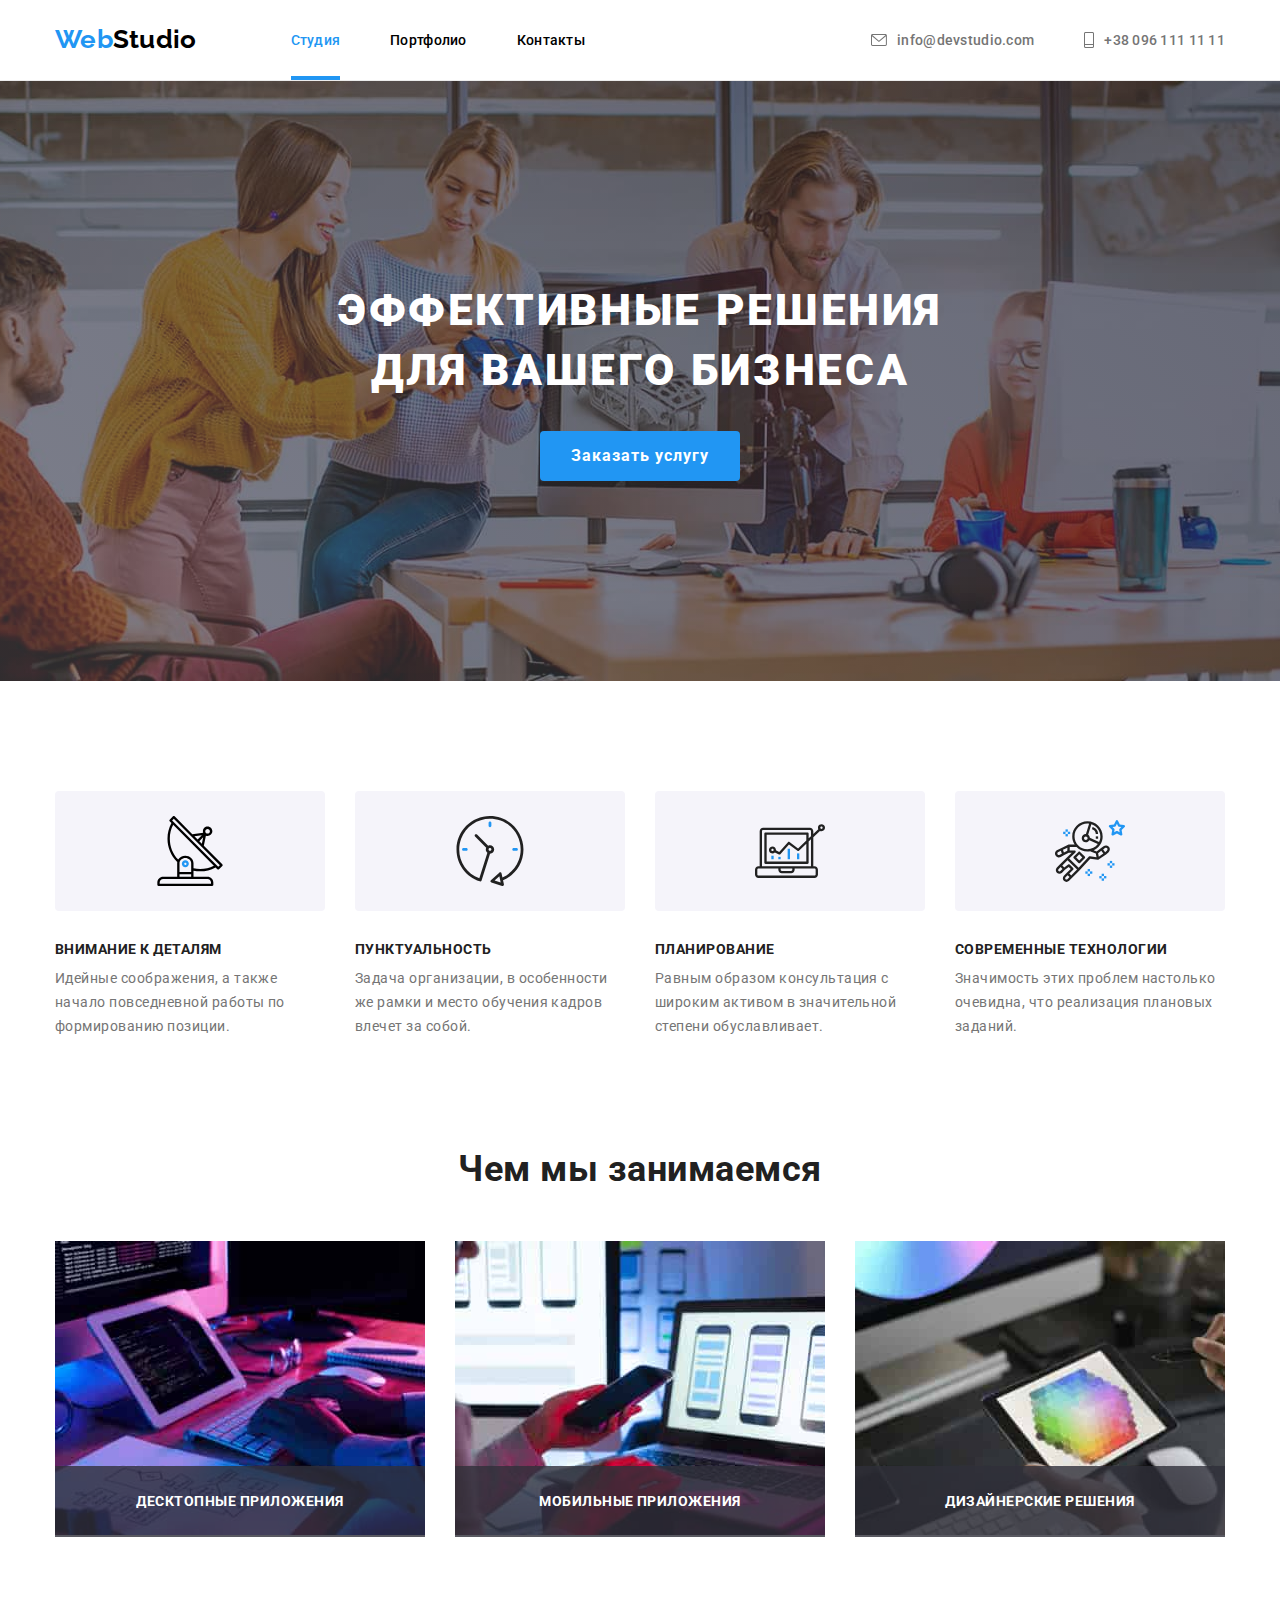
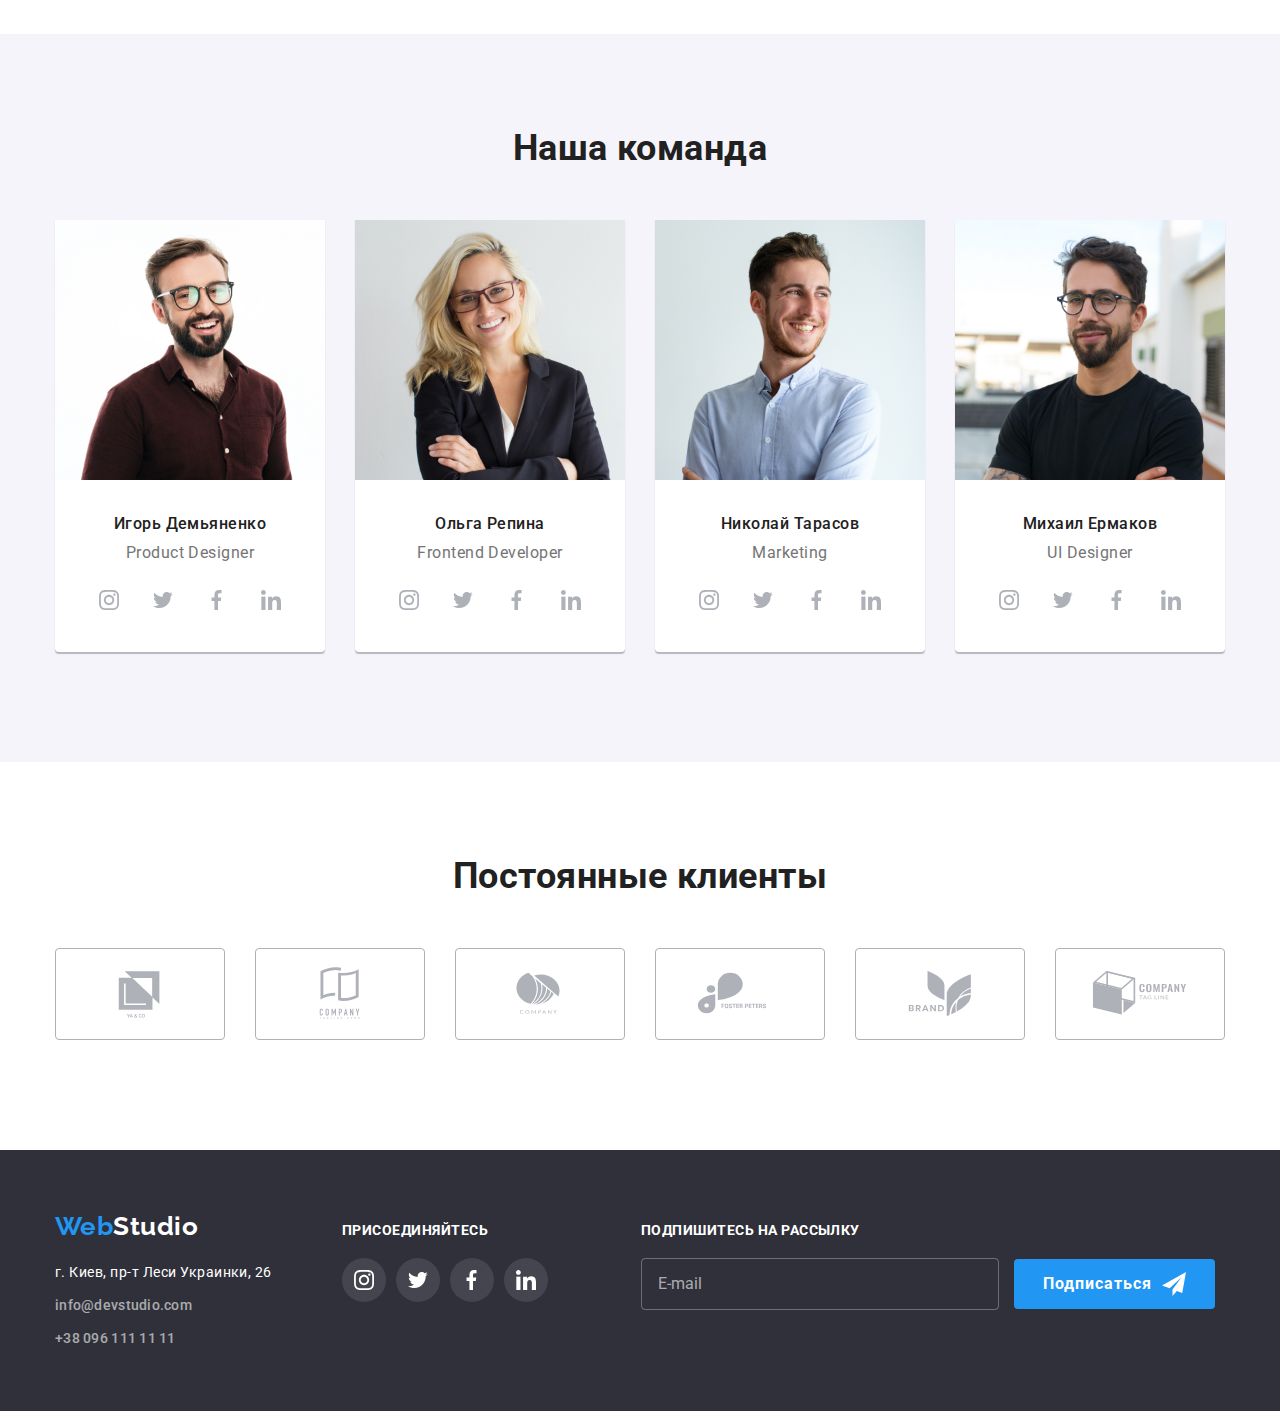
==== index.html @ 804acb35 "home" ====
<!DOCTYPE html>
<html lang="ru">
  <head>
    <meta charset="UTF-8" />
    <meta http-equiv="X-UA-Compatible" content="IE=edge" />
    <meta name="viewport" content="width=device-width, initial-scale=1.0" />
    <title>Home work 1</title>
    
    <link rel="preconnect" href="https://fonts.gstatic.com" />
    <link
      href="https://fonts.googleapis.com/css2?family=Raleway:wght@700&family=Roboto:wght@400;500;700;900&display=swap"
      rel="stylesheet"/>
      <link rel="stylesheet" href="https://cdnjs.cloudflare.com/ajax/libs/modern-normalize/1.0.0/modern-normalize.min.css">
    <link rel="stylesheet" href="./css/style.css" />
  </head>
  <body class="body">
    <header class="header">
      <div class="container">
      <nav class="navigation">
        <a class="logo" href="./index.html"><span class="logotype">Web</span>Studio</a>
        <ul class="list nav-list">
          <li class="nav-list-links"><a class="nav-link current" href="./index.html">Студия</a></li>
          <li class="nav-list-links"><a class="nav-link" href="./portfolio.html">Портфолио</a></li>
          <li class="nav-list-links"><a class="nav-link" href="">Контакты</a></li>
        </ul>
      </nav>
      <ul class="list contact-list">
        <li class="contact-list-item">
          <a class="contacts" href="mailto:info@devstudio.com">
            <svg class="mail">
              <use href="./icon.svg/sprite.svg#sms"></use>
            </svg>
            info@devstudio.com</a>
        </li>
        <li class="contact-list-item">
          <a class="contacts" href="tel:+380961111111">
            <svg class="phone">
                <use href="./icon.svg/sprite.svg#phone"></use>
              </svg>
            +38 096 111 11 11</a>
        </li>
      </ul>
      </div>
    </header>
    <main>
      <!--Наши преимущества -->
      <section class="hero-one">
        <div class="container">
          <h1 class="heading">Эффективные решения для вашего бизнеса</h1>
           <button data-modal-open class="order" type="button">Заказать услугу</button>
         </div>
        </section>
      
        <!--main product-->
        <section class="s2 section">
          <div class="container">
        <ul class="list advantages-list">
          <li class="list-style">
            <div class="adv-icon-div">
              <svg class="adv-icon">
                <use href="./icon.svg/sprite.svg#antenna"></use>
              </svg>
            </div>
            <h3 class="privilege">Внимание к деталям</h3>

            <p class="idea">
              Идейные соображения, а также начало повседневной работы по
              формированию позиции.
            </p>
          </li>

          <li class="list-style">
            <div class="adv-icon-div">
              <svg class="adv-icon">
                <use href="./icon.svg/sprite.svg#clock"></use>
              </svg>
            </div>
            <h3 class="privilege">Пунктуальность</h3>

            <p class="idea">
              Задача организации, в особенности же рамки и место обучения кадров
              влечет за собой.
            </p>
          </li>
          <li class="list-style">
            <div class="adv-icon-div">
              <svg class="adv-icon">
                <use href="./icon.svg/sprite.svg#diagram"></use>
              </svg>
            </div>
            <h3 class="privilege">Планирование</h3>
            <p class="idea">
              Равным образом консультация с широким активом в значительной степени обуславливает.
            </p>
          </li>

          <li class="list-style">
            <div class="adv-icon-div">
              <svg class="adv-icon">
                <use href="./icon.svg/sprite.svg#astronaut"></use>
              </svg>
            </div>
            <h3 class="privilege">Современные технологии</h3>

            <p class="idea">
              Значимость этих проблем настолько очевидна, что реализация
              плановых заданий.
            </p>
          </li>
        </ul>
        </div>
      </section>

      <section class="s3 section">  
        <div class="container">
        <h2 class="section-heading">Чем мы занимаемся</h2>

        <ul class="list work-list">
          <li class="work-type-item">
            <img src="./image/img1.jpg" alt="Десктопные приложения" width="370" />
            <div class="photos-text">
                <h3 class="photo-text-name">Десктопные приложения</h3>
              </div>
          </li>
          <li class="work-type-item">
            <img src="./image/img2.jpg" alt="Мобильные приложения " width="370" />
            <div class="photos-text">
                <h3 class="photo-text-name">Мобильные приложения</h3>
              </div>
          </li>
          <li class="work-type-item">
            <img src="./image/img3.jpg" alt="Дизайнерские решения" width="370" />
            <div class="photos-text">
                <h3 class="photo-text-name">Дизайнерские решения</h3>
              </div>
          </li>
        </ul>
        </div>
      </section>
      <section class="s4 section">
        <div class="container">
        <h2 class="section-heading">Наша команда</h2>
        <ul class="list team-list">
          <li class="team-tile">
            <img src="./image/comand1.jpg" alt="мастер1" width="270" />
            <div class="team-div">
            <h3 class="initials">Игорь Демьяненко</h3>
            <p class="position">Product Designer</p>
            </div>
            <ul class="tm-social-list list">
              <li class="tm-social-item">
                <a href="">
                  <svg class="tm-social">
                    <use href="./icon.svg/sprite.svg#instagram"></use>
                   </svg>
                </a>
              </li>
              <li class="tm-social-item">
                <a href="">
                  <svg class="tm-social">
                    <use href="./icon.svg/sprite.svg#twitter"></use>
                  </svg>
                </a>
              </li>
              <li class="tm-social-item">
                <a href="">
                  <svg class="tm-social">
                    <use href="./icon.svg/sprite.svg#facebook"></use>
                  </svg>
                </a>
              </li>
              <li class="tm-social-item">
                <a href="">
                  <svg class="tm-social">
                    <use href="./icon.svg/sprite.svg#linkedin"></use>
                  </svg>
                </a>
              </li>
            </ul>
          </li>
         
          
          <li class="team-tile">
            <img src="./image/comand2.jpg" alt="мастер2" width="270" />
            <div class="team-div">
            <h3 class="initials">Ольга Репина</h3>
            <p class="position">Frontend Developer</p>
            </div>
            <ul class="tm-social-list list">
              <li class="tm-social-item">
                <a href="">
                  <svg class="tm-social">
                    <use href="./icon.svg/sprite.svg#instagram"></use>
                  </svg>
                </a>
              </li>
              <li class="tm-social-item">
                <a href="">
                  <svg class="tm-social">
                    <use href="./icon.svg/sprite.svg#twitter"></use>
                  </svg>
                </a>
              </li>
              <li class="tm-social-item">
                <a href="">
                  <svg class="tm-social">
                    <use href="./icon.svg/sprite.svg#facebook"></use>
                  </svg>
                </a>
              </li>
              <li class="tm-social-item">
                <a href="">
                  <svg class="tm-social">
                    <use href="./icon.svg/sprite.svg#linkedin"></use>
                  </svg>
                </a>
              </li>
            </ul>
          </li>
        
          <li class="team-tile">
            <img src="./image/comand3.jpg" alt="мастер3" width="270" />
            <div class="team-div">
            <h3 class="initials">Николай Тарасов</h3>
            <p class="position">Marketing</p>
            </div>
            <ul class="tm-social-list list">
              <li class="tm-social-item">
                <a href="">
                  <svg class="tm-social">
                    <use href="./icon.svg/sprite.svg#instagram"></use>
                  </svg>
                </a>
              </li>
              <li class="tm-social-item">
                <a href="">
                  <svg class="tm-social">
                    <use href="./icon.svg/sprite.svg#twitter"></use>
                  </svg>
                </a>
              </li>
              <li class="tm-social-item">
                <a href="">
                  <svg class="tm-social">
                    <use href="./icon.svg/sprite.svg#facebook"></use>
                  </svg>
                </a>
              </li>
              <li class="tm-social-item">
                <a href="">
                  <svg class="tm-social">
                    <use href="./icon.svg/sprite.svg#linkedin"></use>
                  </svg>
                </a>
              </li>
            </ul>
          </li>
        
          <li class="team-tile">
            <img src="./image/comand4.jpg" alt="мастер4" width="270" />
           <div class="team-div">
            <h3 class="initials">Михаил Ермаков</h3>
            <p class="position">UI Designer</p>
            </div>
            
            <ul class="tm-social-list list">
              <li class="tm-social-item">
                <a href="">
                  <svg class="tm-social">
                    <use href="./icon.svg/sprite.svg#instagram"></use>
                  </svg>
                </a>
              </li>
              <li class="tm-social-item">
                <a href="">
                  <svg class="tm-social">
                    <use href="./icon.svg/sprite.svg#twitter"></use>
                  </svg>
                </a>
              </li>
              <li class="tm-social-item">
                <a href="">
                  <svg class="tm-social">
                    <use href="./icon.svg/sprite.svg#facebook"></use>
                  </svg>
                </a>
              </li>
              <li class="tm-social-item">
                <a href="">
                  <svg class="tm-social">
                    <use href="./icon.svg/sprite.svg#linkedin"></use>
                  </svg>
                </a>
              </li>
            </ul>
          </li>
        </ul>
        </div>
      </section>
      
      <section class="s5-clients section">
        <div class="container">
          <h2 class="section-heading">Постоянные клиенты</h2>
          <ul class="client-list list">
            <li>
              <a class="client" href="">
                <svg>
                  <use href="./icon.svg/sprite.svg#logo"></use>
                </svg>
              </a>
            </li>
            <li>
              <a class="client" href="">
                <svg>
                  <use href="./icon.svg/sprite.svg#logo-2"></use>
                </svg>
              </a>
            </li>
            <li>
              <a class="client" href="">
                <svg>
                  <use href="./icon.svg/sprite.svg#logo-3"></use>
                </svg>
              </a>
            </li>
            <li>
              <a class="client" href="">
                <svg>
                  <use href="./icon.svg/sprite.svg#logo-4"></use>
                </svg>
              </a>
            </li>
            <li>
              <a class="client" href="">
                <svg>
                  <use href="./icon.svg/sprite.svg#logo-5"></use>
                </svg>
              </a>
            </li>
            <li>
              <a class="client" href="">
                <svg>
                  <use href="./icon.svg/sprite.svg#logo-6"></use>
                </svg>
              </a>
            </li>
          </ul>
        </div>
      </section>
    </main>

    <!--main address-->

    <footer class="basement">
      <div class="container">
        <div>
    <a class="logo" href="./index.html"><span>Web</span>Studio</a>
    
      <address class="address">г. Киев, пр-т Леси Украинки, 26</address>
        <ul class="list contact-list ">
           <li>
             <a class="contacts" href="mailto:info@devstudio.com">info@devstudio.com</a>
          </li>
          <li>
            <a class="contacts" href="tel:+380961111111">+38 096 111 11 11</a>
          </li>
        </ul>
        </div>
        <div>
          <h2 class="align-title">присоединяйтесь</h2>
          <ul class="tm-social-list list">
            <li class="tm-social-item">
              <a href="">
                <svg class="tm-social">
                  <use href="./icon.svg/sprite.svg#instagram"></use>
                </svg>
              </a>
            </li>
            <li class="tm-social-item">
              <a href="">
                <svg class="tm-social">
                  <use href="./icon.svg/sprite.svg#twitter"></use>
                </svg>
              </a>
            </li>
            <li class="tm-social-item">
              <a href="">
                <svg class="tm-social">
                  <use href="./icon.svg/sprite.svg#facebook"></use>
                </svg>
              </a>
            </li>
            <li class="tm-social-item">
              <a href="">
                <svg class="tm-social">
                  <use href="./icon.svg/sprite.svg#linkedin"></use>
                </svg>
              </a>
            </li>
          </ul>
        </div>
           <div class="please-follow">
          <h2 class="follow-title">Подпишитесь на рассылку</h2>
          <label for="mail-to-follow">
            <input
              class="mail-follow-input"
              type="mail"
              name="mail-to-follow"
              placeholder="E-mail"
            />
          </label>
          <button type="submit" class="follow-submit">
            Подписаться <svg class="svg-send"><use href="./icon.svg/sprite2.svg#icon-follow"></use></svg>
          </button>
        </div>
      </div>
        
       
    </footer>
    

     <div data-modal class="modal is-hidden">
      <div class="modal-content">
        <button data-modal-close type="button" class="close-button">
          <svg class="close-cross"><use href="./icon.svg/sprite2.svg#icon-close"></use></svg>
        </button>

        <b class="modal-title">Оставьте свои данные, мы вам перезвоним</b>

        <label class="modal-input-label-text modal-input-label" for="modal-imput-name"
          >Имя
          <input class="modal-imput-name modal-input" name="modal-imput-name" type="text" />
          <svg class="modal-input-svg">
            <use href="./icon.svg/sprite2.svg#icon-person"></use>
          </svg>
        </label>

        <label class="modal-input-label-text modal-input-label" for="modal-imput-tel"
          >Телефон
          <input class="modal-imput-tel modal-input" type="tel" name="modal-imput-tel" />
          <svg class="modal-input-svg">
            <use href="./icon.svg/sprite2.svg#icon-tell"></use>
          </svg>
        </label>

        <label class="modal-input-label-text modal-input-label" for="modal-imput-email"
          >Почта
          <input type="email" class="modal-imput-email modal-input" name="modal-imput-email" />
          <svg class="modal-input-svg">
            <use href="./icon.svg/sprite2.svg#icon-mail"></use>
          </svg>
        </label>

        <label class="modal-input-label-text" for="modal-comment">
          Комментарий
          <textarea
            class="modal-comment"
            name="modal-comment"
            placeholder="Введите текст"
          ></textarea>
        </label>

        <label class="modal-policy-label" for="modal-policy-check">
          <input
            class="modal-policy-check"
            type="checkbox"
            name="modal-policy-check"
            id="modal-policy-check"
          />
          <svg class="modal-policy-checkbox"><use href="./icon.svg/sprite2.svg#icon-yess"></use></svg>
          Соглашаюсь с рассылкой и принимаю
          <a class="modal-link-policy" href=""> Условия договора</a>
        </label>

        <button class="modal-send-button" type="submit">Отправить</button>
      </div>
    </div>


    <script src="./js/modal.js"></script>
  </body>
</html>
---- css/style.css ----
:root {
  --main-font-color: rgb(117, 117, 117);
  --white: #fff;
  --accent-color: #2196f3;
  --black: #212121;
  --hero-background: #2f303a;
  --header-border: #ececec solid 1px;
  --portf-tile-border: #eee solid 1px;
  --basement-contacts: #ffffff99;
  --tm-social-clients: #afb1b8;

}

body {
 font-family: 'Roboto', sans-serif;
  font-style: normal;
  color: var(--main-font-color);
  letter-spacing: 0.03em;
  margin: 0 auto;
}
.container{
  width: 1200px;
  margin: 0 auto; 
  padding: 0 15px;
}
.section{
  padding-top: 94px;
  padding-bottom: 94px;
}
.list{
  list-style: none;
  padding-left: 0;
  
}

.header{
border-bottom: var(--header-border);
  
}
.header .container{
  display: flex;
  justify-content: space-between;
  align-items: center;
}

.navigation {
  font-weight: 500;
  font-size: 14px;
  line-height: 1.172;
  letter-spacing: 0.02em;
  display: flex;
   
}
.logo {
  color: #000;
  text-decoration: none;
  font-family: 'Raleway', sans-serif;
  font-weight: 700;
  font-size: 26px;
  line-height: 1.1738;

}
.header .logo{
   padding-top: 24px;
  padding-bottom: 25px;
  display: inline-block;
  margin-right: 94px;
}
.logo > span {
 color: var(--accent-color);
}
.nav-link,
.contacts {
  text-decoration: none;
}
.nav-link,
.header .contacts {
  padding-top: 32px;
  padding-bottom: 32px;
  display: inline-block;
}
.nav-list,
.header .contact-list {
  margin: 0;
  display: flex;
}

.nav-list-links {
   /* display: inline-block; */
  
  margin-right: 50px;
}

.nav-link{
  position: relative;
  color: #000;
  transition: color 250ms cubic-bezier(0.4, 0, 0.2, 1);
}
.nav-link::after {
  content: '';
  position: absolute;
  bottom: 0;
  left: 0;
  height: 4px;
  width: 0;
  background-color: var(--accent-color);
  transition: width 250ms cubic-bezier(0.4, 0, 0.2, 1);
}

.header .contact-list-item {
  display: inline-block;
  margin-left: 50px;
}
.header .contacts {
  display: flex;
  align-items: center;
}

.contacts {
  color: inherit;
  font-weight: 500;
  font-size: 14px;
  line-height: 16px;
  letter-spacing: 0.02em;
  transition: color 250ms cubic-bezier(0.4, 0, 0.2, 1);
}
.mail,
.phone {
  display: inline-block;
  fill: currentColor;
  margin-right: 10px;
  transition: fill 250ms cubic-bezier(0.4, 0, 0.2, 1);

}

.mail {
  width: 16px;
  height: 12px;
}

.phone {
  width: 10px;
  height: 16px;
}
.nav-link:focus::after,
.nav-link:hover::after {
  width: 100%;
}

.nav-link:hover,
.nav-link:focus,
.contacts:focus,
.contacts:hover {
  color: var(--accent-color);
  
}
.current {
  color: var(--accent-color);
  text-decoration: inherit;
}
.current::after {
  width: 100%;
}
  
.hero-one {
  background: linear-gradient(45deg, rgba(116, 117, 122, 0.4), rgba(47, 48, 58, 0.4)),
  url(../image/Img155.jpg);
  background-size: 1600px;
  background-repeat: no-repeat;
  background-position: center;
  padding-top: 200px;
  padding-bottom: 200px;

}
.heading {
  color: var(--white);
  font-weight: 900;
  font-size: 44px;
  line-height: 1.363;
  letter-spacing: 0.06em;
  text-transform: uppercase;
  text-align: center;
  width: 694px;
  margin: 0 auto 30px;
}
.order {
  border: none;
  width: 200px;
  height: 50px;
  border-radius: 4px;
  background-color: var(--accent-color);
  color: var(--white);
  font-weight: 700;
  font-size: 16px;
  line-height: 1.875;
  letter-spacing: 0.06em;
  display: block;
  margin: 0 auto;
  cursor: pointer;
  transition: background-color 250ms cubic-bezier(0.4, 0, 0.2, 1);
}
.order:focus,
.order:hover {
  background-color: #188ce8;
}
.advantages-list {
  display: flex;
}
.list-style{
  width: 270px;
}
.advantages-list li:not(:last-child) {
margin-right: 30px;
}
.adv-icon-div {
   display: flex;
  justify-content: center;
  align-items: center;
  width: 270px;
  height: 120px;

  background-color: #f5f4fa;
  margin-bottom: 30px;
  border-radius: 4px;
}
.adv-icon {
  width: 70px;
  height: 70px;
}


.privilege{
  color: var(--black);
  font-weight: 700;
  font-size: 14px;
  line-height: 1.1428;
  text-transform: uppercase;
  margin-top: 0;
  margin-bottom: 10px;
  
  
}
.idea{
  font-size: 14px;
  line-height: 1.714;
  margin: 0;
}
.s3 {
  padding-top: 0;
}
.section-heading {
  color: var(--black);
  font-size: 36px;
  line-height: 1.166;
  margin-bottom: 50px;
  text-align: center;
  margin-top: 0;
}
.work-list{
  display: flex;
  margin: 0;
  padding: 0;
}
.work-type-item{
   display: inline-block;
   position: relative;
}
.work-list li:not(:last-child) {
  margin-right: 30px;
}
.photos-text {
  background-color: #2f303acc;
  margin: 0;
  position: absolute;
  width: 370px;
  bottom: 3px;
}

.photo-text-name {
  font-size: 14px;
  line-height: 1.172;
  text-align: center;
  text-transform: uppercase;
  color: var(--white);
  padding: 27px 0;
  margin: 0;
}
.s4{
  background-color: #f5f4fa;
}
.team-list {
  display: flex;
}

.team-tile {
  background-color: var(--white);
  border-bottom-left-radius: 4px;
  border-bottom-right-radius: 4px;
  width: 270px;
  text-align: center;
  display: inline-block;
  box-shadow: 0 2px 1px #00000040;
}
.team-list li:not(:last-child) {
  margin-right: 30px;
}
.team-div {
  padding-top: 30px;
  padding-bottom: 16px;
}

.initials {
  color: var(--black);
  font-weight: 500;
  font-size: 16px;
  line-height: 1.1875;
  margin-bottom: 10px;
  margin-top: 0;
}
.position {
  font-size: 16px;
  line-height: 1.1875;
  margin-top: 0;
  margin-bottom: 0;
}
.team-list .tm-social-list .tm-social-item {
  margin-right: 0;
}
.tm-social-list {
  display: flex;
  padding: 0 32px 30px;
  justify-content: space-between;
}
.tm-social-item a {
  display: flex;
  width: 44px;
  height: 44px;
  border-radius: 50%;
  justify-content: center;
  align-items: center;
  fill: var(--tm-social-clients);
  background-color: #ffffff1a;
  transition: background-color 250ms cubic-bezier(0.4, 0, 0.2, 1);

}

.tm-social {
  height: 20px;
  width: 20px;
  transition: fill 250ms cubic-bezier(0.4, 0, 0.2, 1);
}

.tm-social-item a:focus,
.tm-social-item a:hover {
  fill: var(--white);
  background-color: var(--accent-color);
}

.client-list {
  display: flex;
  justify-content: space-between;
}

.client {
  width: 170px;
  height: 92px;

  border: solid 1px var(--tm-social-clients);
  border-radius: 4px;
  fill: var(--tm-social-clients);
  display: flex;
  justify-content: center;
  align-items: center;
  transition: border-color 250ms cubic-bezier(0.4, 0, 0.2, 1);
}
.client svg {
  width: 106px;
  height: 60px;
  transition: fill 250ms cubic-bezier(0.4, 0, 0.2, 1);
}
.client:focus,
.client:hover {
  border-color: var(--accent-color);

  fill: var(--accent-color);
}

.basement {
  background-color: #2f303a;
  font-size: 14px;
  line-height: 1.714;
  padding-top: 60px;
  padding-bottom: 60px;
}
.basement .container {
  display: flex;
  justify-content: start;
  align-items: baseline;
}

.basement .logo {
  color: var(--white);
  display: block;
  margin-bottom: 20px;
}
.basement .contact-list {
  margin: 0;
  display: block;
}

.basement .contact-list li:not(:last-child) {
  margin-bottom: 9px;
  
}

.basement .contacts {
  color: var(--basement-contacts);
  
}
.basement .contacts:focus,
.basement .contacts:hover {
   transition: color 250ms cubic-bezier(0.4, 0, 0.2, 1);
  color: var(--accent-color);
}
.address {
  color: var(--white);
  font-style: normal;
   margin-bottom: 9px;
}
.align-title {
  color: var(--white);
  font-size: 14px;
  line-height: 1.143;
  text-transform: uppercase;
  display: inline-block;
  margin-left: 70px;
  margin-bottom: 20px;
}

.basement .tm-social-list {
  display: flex;
  margin-left: 70px;
  padding: 0;
  margin-top: 0;
}
.basement .tm-social-list li:not(:last-child) {
  margin-right: 10px;
}

.basement .tm-social {
  fill: var(--white);
}

.please-follow {
  margin-left: 93px;
}

.follow-title {
  color: var(--white);
  font-size: 14px;
  line-height: 1.143;
  text-transform: uppercase;
  margin-bottom: 20px;
}

.mail-follow-input {
  display: inline-block;
  background-color: inherit;
  border-radius: 4px;
  width: 358px;
  border: 1px solid #ffffff4d;
  font-size: 16px;
  line-height: 1.25;
  padding: 15px 16px;
  color: #ffffff99;
}

.mail-follow-input:focus {
  outline: none;
  border-color: var(--accent-color);
}

.mail-follow-input::placeholder {
  font-size: 16px;
  line-height: 1.25;
  color: #ffffff99;
}
.follow-submit {
  display: inline-flex;
  font-weight: bold;
  font-size: 16px;
  line-height: 30px;
  letter-spacing: 0.06em;
  align-items: center;
  padding: 10px 29px;
  border-radius: 4px;
  background-color: var(--accent-color);
  border: none;
  margin-left: 12px;
  color: var(--white);
  transition: background-color 250ms cubic-bezier(0.4, 0, 0.2, 1);
}

.svg-send {
  width: 24px;
  height: 24px;
  fill: var(--white);
  margin-left: 10px;
}

.follow-submit:focus,
.follow-submit:hover {
  background-color: #188ce8;
}





/* PORTFOLIO STYLES*/
.button-list{
   display: flex;
  justify-content: center;
  margin-top: 0;
  margin-bottom: 50px;
}
.button-list li:not(:last-child) {
  margin-right: 8px;
}


.button-link{
  color: var(--black);
  font-weight: 500;
  font-size: 16px;
  line-height: 1.625;
  background-color: #f5f4fa;
  border: none;
  border-radius: 4px;
  padding: 6px 22px;
   transition: background-color 250ms cubic-bezier(0.4, 0, 0.2, 1);
  transition: color 250ms cubic-bezier(0.4, 0, 0.2, 1);
  transition: box-shadow 250ms cubic-bezier(0.4, 0, 0.2, 1);
}
.button-link:focus,
.button-link:hover {
  background-color: var(--accent-color);
  color: var(--white);
  box-shadow: 0px 3px 1px rgba(0, 0, 0, 0.1), 0px 1px 2px rgba(0, 0, 0, 0.08),
    0px 2px 2px rgba(0, 0, 0, 0.12);
}
.project-lists{
   display: flex;
  flex-flow: row wrap;
  justify-content: space-between;
  margin-left: -30px;
  margin-top: -30px;
  padding: 0;
  flex-basis: auto;
}
.portfolio-name a {
  text-decoration: inherit;
}
.portfolio-name img {
  max-width: 100%;
}

.portfolio-name {
  width: 370px;
  border: var(--portf-tile-border);
    /* flex-basis: a */
   margin-left: 30px;
  margin-top: 30px;
}
.web-name{
  padding: 20px 24px;
}
.name-product {
  color: var(--black);
  font-size: 18px;
  line-height: 2;
  letter-spacing: 0.06em;
  margin: 0;
  margin-bottom: 4px;
}
.project-type {
  font-size: 16px;
  line-height: 1.875;
  margin: 0;
  color: var(--main-font-color);
}
.webs-name {
  transition: box-shadow 250ms cubic-bezier(0.4, 0, 0.2, 1);
}


.webs-name:focus,
.webs-name:hover {
  box-shadow: 0px 1px 1px rgba(0, 0, 0, 0.12), 0px 4px 4px rgba(0, 0, 0, 0.06),
    1px 4px 6px rgba(0, 0, 0, 0.16);
}
.img-wrapper {
  position: relative;
  overflow: hidden;
}
.hover-wrapper {
  display: flex;
  align-items: center;
  padding-left: 24px;
  padding-right: 24px;
  position: absolute;
  height: 100%;
  width: 100%;
  background-color: #2196f3e6;
  color: var(--white);
  font-size: 18px;
  line-height: 1.555;
  top: 0;
  transform: translateY(200%);
  transition: transform 250ms cubic-bezier(0.4, 0, 0.2, 1);
  
}
.text-wrapper {
  margin: 0;
}
.webs-name:focus .hover-wrapper,
.webs-name:hover .hover-wrapper {
  transform: translateY(0);
}

.modal {
  opacity: 1;
  transition: opacity 250ms cubic-bezier(0.4, 0, 0.2, 1);
  position: fixed;
  top: 0;
  left: 0;
  width: 100vw;
  height: 100vh;
  background-color: #00000033;
}

.modal-content {
  background: #fff;
  max-width: 528px;
  width: 100%;
  position: absolute;
  top: 50%;
  left: 50%;
  transform: translate(-50%, -50%);
  border-radius: 4px;
  padding: 40px;
}

.close-button {
  position: absolute;
  top: 8px;
  right: 8px;
  border: 1px solid #0000001a;
  border-radius: 50%;
  display: flex;
  padding: 6px;
  justify-content: center;
  align-items: center;
  background-color: var(--white);
  cursor: pointer;
  transition: fill 250ms cubic-bezier(0.4, 0, 0.2, 1);
}

.close-cross {
  width: 13px;
  height: 13px;
}

.close-button:hover,
.close-button:focus {
  fill: var(--accent-color);
}

.is-hidden {
  visibility: hidden;
  opacity: 0;
  pointer-events: none;
}

.modal-title {
  display: block;
  font-size: 20px;
  line-height: 1.15;
  text-align: center;
  color: var(--black);
  margin-bottom: 12px;
}

.modal-input-label-text {
  font-size: 12px;
  line-height: 1.166;
  letter-spacing: 0.01em;
}
.modal-input {
  width: 448px;
  padding-left: 40px;
  
  padding-top: 11px;
  padding-bottom: 11px;
}

.modal-input-label {
  position: relative;
  margin-bottom: 10px;
  display: inline-block;
}

.modal-input-svg {
  width: 18px;
  height: 18px;
  fill: var(--black);
  position: absolute;
  bottom: 10px;
  left: 12px;
  transition: fill 250ms cubic-bezier(0.4, 0, 0.2, 1);
}

.modal-input:focus-within + .modal-input-svg {
  fill: var(--accent-color);
}

.modal-comment {
  resize: none;
  width: 448px;
  height: 120px;
  padding: 12px 16px;
  margin-bottom: 20px;
}

.modal-comment::placeholder {
  color: #75757580;
}

.modal-input,
.modal-comment {
  margin-top: 4px;
  border-radius: 4px;
  border: 1px solid #21212133;
}

.modal-input:focus,
.modal-comment:focus,
.modal-input-svg:focus {
  outline: none;
  fill: var(--accent-color);
  border-color: var(--accent-color);
}

.modal-policy-label {
  font-size: 14px;
  line-height: 1.714;
  display: flex;
  align-items: center;
  margin-bottom: 30px;
}

.modal-policy-checkbox {
  width: 16px;
  height: 15px;
  border: 2px solid var(--black);
  border-radius: 2px;
  margin-right: 9px;
  margin-left: 8px;
  cursor: pointer;
  transition: background-color 250ms cubic-bezier(0.4, 0, 0.2, 1);
  transition: border-color 250ms cubic-bezier(0.4, 0, 0.2, 1);
}

.modal-policy-check:checked + .modal-policy-checkbox {
  background-color: var(--accent-color);
  border-color: var(--accent-color);
}
.modal-link-policy {
color: var(--accent-color);
margin-left: 3px;
}

.modal-policy-check {
  display: none;
}

.modal-send-button {
  background-color: var(--accent-color);
  border-radius: 4px;
  border: none;
  padding: 10px 55px;
  font-size: 16px;
  line-height: 1.875;
  letter-spacing: 0.06em;
  color: var(--white);
  display: block;
  margin: 0 auto;
  cursor: pointer;
  transition: background-color 250ms cubic-bezier(0.4, 0, 0.2, 1);
}

.modal-send-button:focus,
.modal-send-button:hover {
  background-color: #188ce8;
}
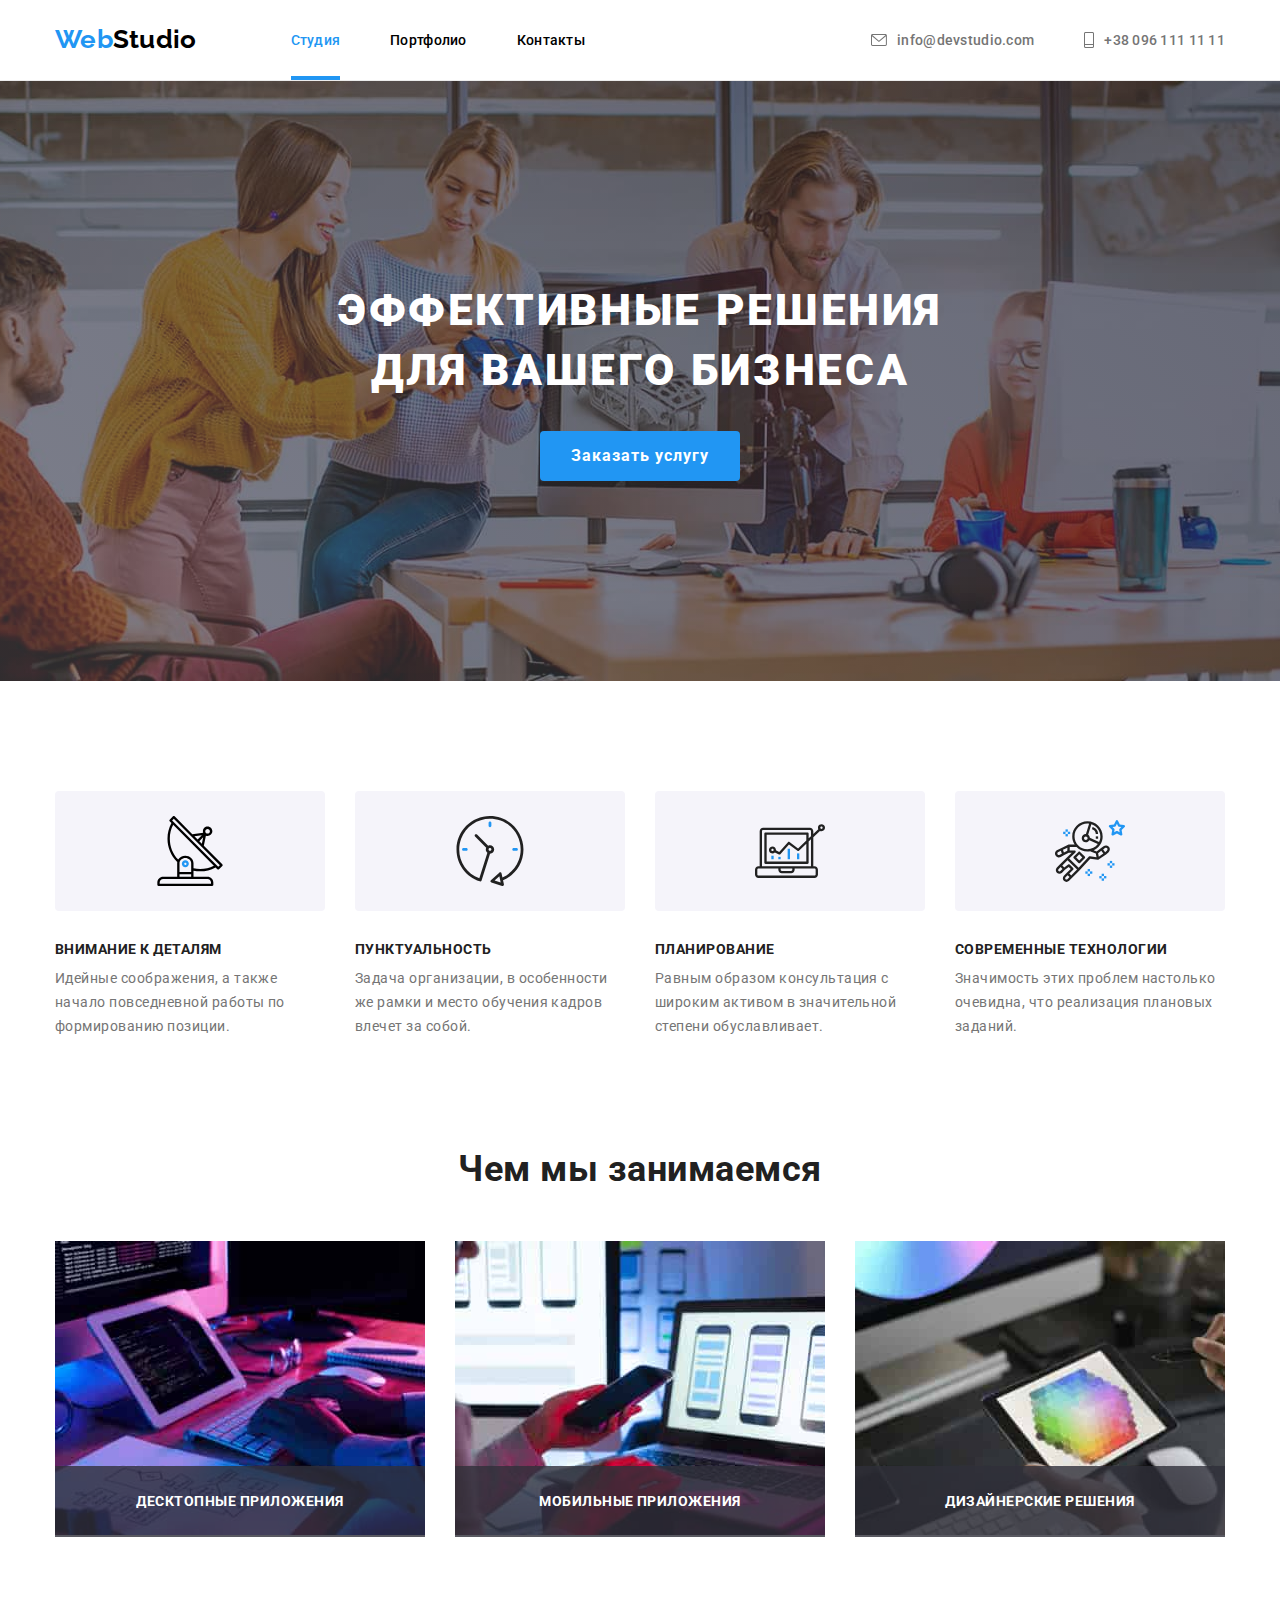
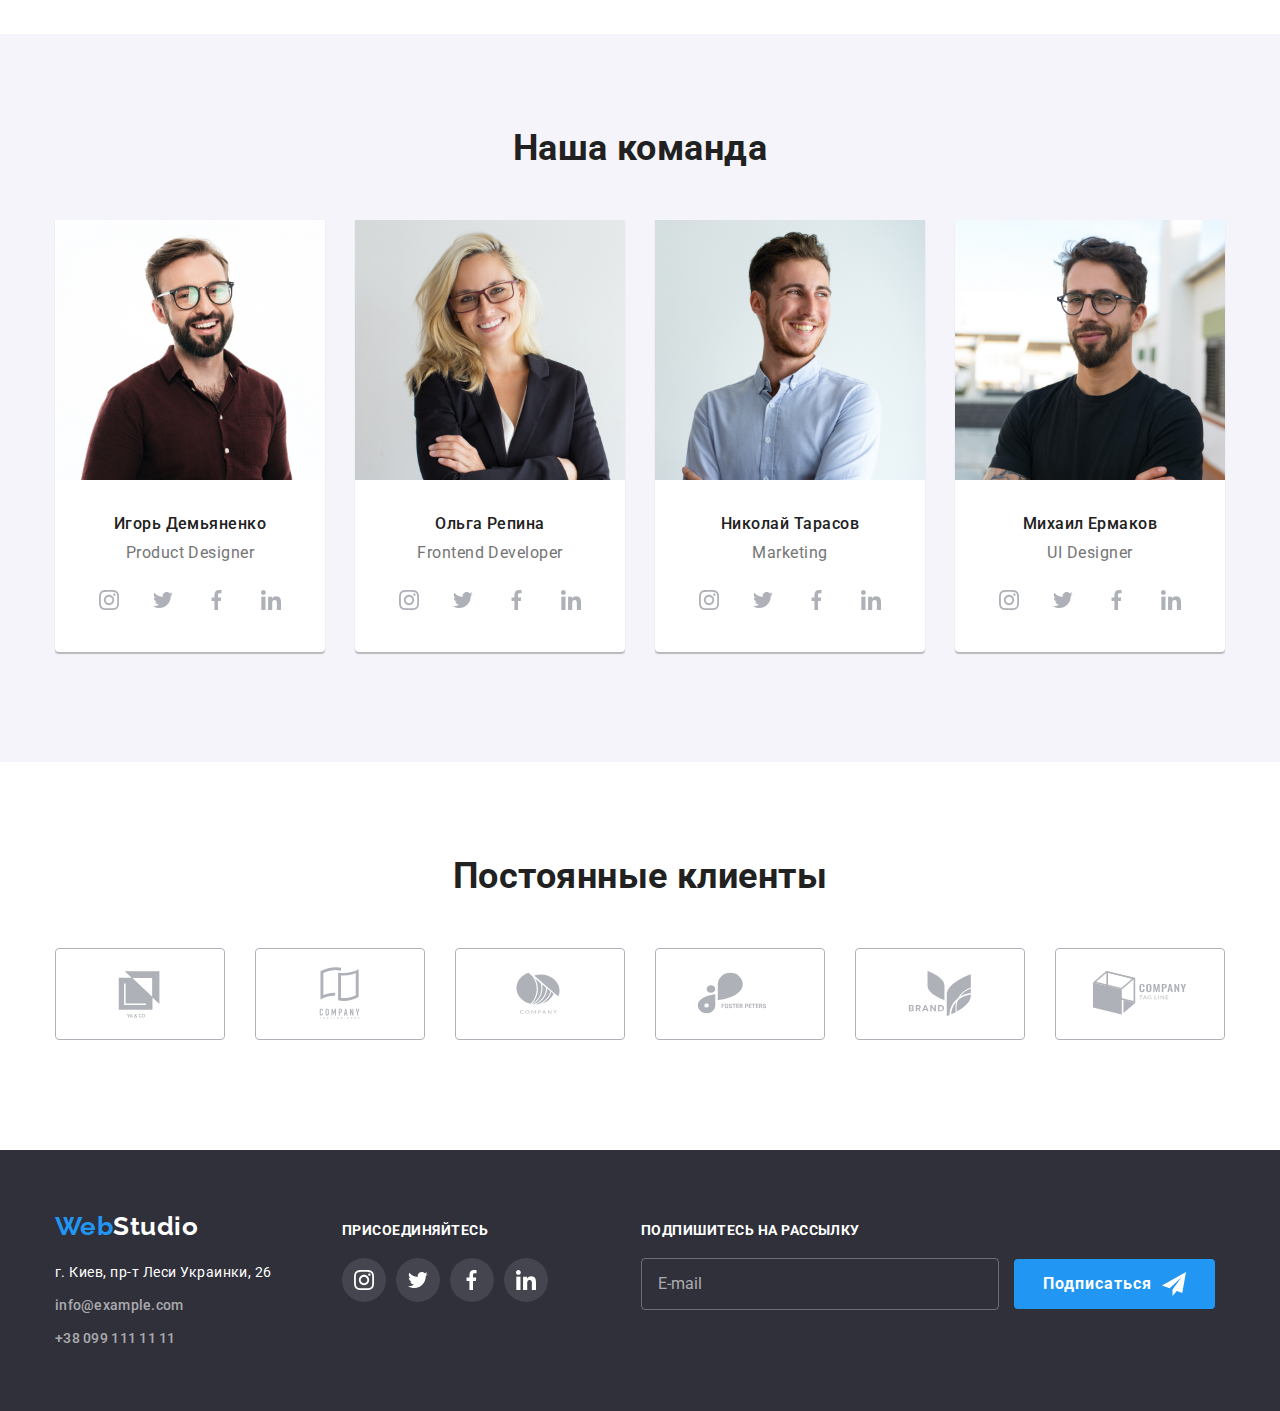
==== commit 94e98bcc: "hwork7" ====
--- a/index.html
+++ b/index.html
@@ -10,31 +10,32 @@
     <link
       href="https://fonts.googleapis.com/css2?family=Raleway:wght@700&family=Roboto:wght@400;500;700;900&display=swap"
       rel="stylesheet"/>
-      <link rel="stylesheet" href="https://cdnjs.cloudflare.com/ajax/libs/modern-normalize/1.0.0/modern-normalize.min.css">
-    <link rel="stylesheet" href="./css/style.css" />
+      
+
+      <link rel="stylesheet" href="./css/main.min.css"/>
   </head>
   <body class="body">
     <header class="header">
       <div class="container">
       <nav class="navigation">
-        <a class="logo" href="./index.html"><span class="logotype">Web</span>Studio</a>
-        <ul class="list nav-list">
-          <li class="nav-list-links"><a class="nav-link current" href="./index.html">Студия</a></li>
-          <li class="nav-list-links"><a class="nav-link" href="./portfolio.html">Портфолио</a></li>
-          <li class="nav-list-links"><a class="nav-link" href="">Контакты</a></li>
+        <a class="logo" href="./index.html"><span class="word-web">Web</span>Studio</a>
+        <ul class="navigation-list list">
+          <li class="navigation-list__items"><a class="navigation-list__link current current" href="./index.html">Студия</a></li>
+          <li class="navigation-list__items"><a class="navigation-list__link " href="./portfolio.html">Портфолио</a></li>
+          <li class="navigation-list__items"><a class="navigation-list__link " href="">Контакты</a></li>
         </ul>
       </nav>
-      <ul class="list contact-list">
-        <li class="contact-list-item">
-          <a class="contacts" href="mailto:info@devstudio.com">
-            <svg class="mail">
+      <ul class="contact-list list">
+        <li class="contact-list__item">
+          <a class="contact-list__link" href="mailto:info@devstudio.com">
+            <svg class="contact-list__svg-mail">
               <use href="./icon.svg/sprite.svg#sms"></use>
             </svg>
             info@devstudio.com</a>
         </li>
-        <li class="contact-list-item">
-          <a class="contacts" href="tel:+380961111111">
-            <svg class="phone">
+        <li class="contact-list__item">
+          <a class="contact-list__link" href="tel:+380961111111">
+            <svg class="contact-list__svg-phone">
                 <use href="./icon.svg/sprite.svg#phone"></use>
               </svg>
             +38 096 111 11 11</a>
@@ -44,65 +45,65 @@
     </header>
     <main>
       <!--Наши преимущества -->
-      <section class="hero-one">
+      <section class="s1-hero">
         <div class="container">
-          <h1 class="heading">Эффективные решения для вашего бизнеса</h1>
-           <button data-modal-open class="order" type="button">Заказать услугу</button>
+          <h1 class="s1-hero__heading">Эффективные решения для вашего бизнеса</h1>
+           <button data-modal-open class="s1-hero__button" type="button">Заказать услугу</button>
          </div>
         </section>
       
         <!--main product-->
         <section class="s2 section">
           <div class="container">
-        <ul class="list advantages-list">
-          <li class="list-style">
-            <div class="adv-icon-div">
-              <svg class="adv-icon">
+        <ul class="advantages-list list">
+          <li class="advantages-list__item">
+            <div class="adv-icon">
+              <svg class="adv-icon__svg">
                 <use href="./icon.svg/sprite.svg#antenna"></use>
               </svg>
             </div>
-            <h3 class="privilege">Внимание к деталям</h3>
-
-            <p class="idea">
+            <h3 class="advantages-list__headings">Внимание к деталям</h3>
+
+            <p class="advantages-list__text">
               Идейные соображения, а также начало повседневной работы по
               формированию позиции.
             </p>
           </li>
 
-          <li class="list-style">
-            <div class="adv-icon-div">
-              <svg class="adv-icon">
+          <li class="advantages-list__item">
+            <div class="adv-icon">
+              <svg class="adv-icon__svg">
                 <use href="./icon.svg/sprite.svg#clock"></use>
               </svg>
             </div>
-            <h3 class="privilege">Пунктуальность</h3>
-
-            <p class="idea">
+            <h3 class="advantages-list__headings">Пунктуальность</h3>
+
+            <p class="advantages-list__text">
               Задача организации, в особенности же рамки и место обучения кадров
               влечет за собой.
             </p>
           </li>
-          <li class="list-style">
-            <div class="adv-icon-div">
-              <svg class="adv-icon">
+          <li class="advantages-list__item">
+            <div class="adv-icon">
+              <svg class="adv-icon__svg">
                 <use href="./icon.svg/sprite.svg#diagram"></use>
               </svg>
             </div>
-            <h3 class="privilege">Планирование</h3>
-            <p class="idea">
+            <h3 class="advantages-list__headings">Планирование</h3>
+            <p class="advantages-list__text">
               Равным образом консультация с широким активом в значительной степени обуславливает.
             </p>
           </li>
 
-          <li class="list-style">
-            <div class="adv-icon-div">
-              <svg class="adv-icon">
+          <li class="advantages-list__item">
+            <div class="adv-icon">
+              <svg class="adv-icon__svg">
                 <use href="./icon.svg/sprite.svg#astronaut"></use>
               </svg>
             </div>
-            <h3 class="privilege">Современные технологии</h3>
-
-            <p class="idea">
+            <h3 class="advantages-list__headings">Современные технологии</h3>
+
+            <p class="advantages-list__text">
               Значимость этих проблем настолько очевидна, что реализация
               плановых заданий.
             </p>
@@ -115,23 +116,23 @@
         <div class="container">
         <h2 class="section-heading">Чем мы занимаемся</h2>
 
-        <ul class="list work-list">
-          <li class="work-type-item">
-            <img src="./image/img1.jpg" alt="Десктопные приложения" width="370" />
-            <div class="photos-text">
-                <h3 class="photo-text-name">Десктопные приложения</h3>
-              </div>
-          </li>
-          <li class="work-type-item">
-            <img src="./image/img2.jpg" alt="Мобильные приложения " width="370" />
-            <div class="photos-text">
-                <h3 class="photo-text-name">Мобильные приложения</h3>
-              </div>
-          </li>
-          <li class="work-type-item">
-            <img src="./image/img3.jpg" alt="Дизайнерские решения" width="370" />
-            <div class="photos-text">
-                <h3 class="photo-text-name">Дизайнерские решения</h3>
+        <ul class="work-type-list list">
+          <li class="work-type-list__item">
+            <img class="work-type-list__img" src="./image/img1.jpg" alt="Десктопные приложения" width="370" />
+            <div class="work-type-list__description-div">
+                <h3 class="work-type-list__description-text">Десктопные приложения</h3>
+              </div>
+          </li>
+          <li class="work-type-list__item">
+            <img class="work-type-list__img" src="./image/img2.jpg" alt="Мобильные приложения " width="370" />
+            <div class="work-type-list__description-div">
+                <h3 class="work-type-list__description-text">Мобильные приложения</h3>
+              </div>
+          </li>
+          <li class="work-type-list__item">
+            <img class="work-type-list__img" src="./image/img3.jpg" alt="Дизайнерские решения" width="370" />
+            <div class="work-type-list__description-div">
+                <h3 class="work-type-list__description-text">Дизайнерские решения</h3>
               </div>
           </li>
         </ul>
@@ -140,156 +141,152 @@
       <section class="s4 section">
         <div class="container">
         <h2 class="section-heading">Наша команда</h2>
-        <ul class="list team-list">
-          <li class="team-tile">
-            <img src="./image/comand1.jpg" alt="мастер1" width="270" />
-            <div class="team-div">
-            <h3 class="initials">Игорь Демьяненко</h3>
-            <p class="position">Product Designer</p>
-            </div>
-            <ul class="tm-social-list list">
-              <li class="tm-social-item">
-                <a href="">
-                  <svg class="tm-social">
-                    <use href="./icon.svg/sprite.svg#instagram"></use>
-                   </svg>
-                </a>
-              </li>
-              <li class="tm-social-item">
-                <a href="">
-                  <svg class="tm-social">
-                    <use href="./icon.svg/sprite.svg#twitter"></use>
-                  </svg>
-                </a>
-              </li>
-              <li class="tm-social-item">
-                <a href="">
-                  <svg class="tm-social">
-                    <use href="./icon.svg/sprite.svg#facebook"></use>
-                  </svg>
-                </a>
-              </li>
-              <li class="tm-social-item">
-                <a href="">
-                  <svg class="tm-social">
-                    <use href="./icon.svg/sprite.svg#linkedin"></use>
-                  </svg>
-                </a>
-              </li>
-            </ul>
-          </li>
-         
-          
-          <li class="team-tile">
-            <img src="./image/comand2.jpg" alt="мастер2" width="270" />
-            <div class="team-div">
-            <h3 class="initials">Ольга Репина</h3>
-            <p class="position">Frontend Developer</p>
-            </div>
-            <ul class="tm-social-list list">
-              <li class="tm-social-item">
-                <a href="">
-                  <svg class="tm-social">
-                    <use href="./icon.svg/sprite.svg#instagram"></use>
-                  </svg>
-                </a>
-              </li>
-              <li class="tm-social-item">
-                <a href="">
-                  <svg class="tm-social">
-                    <use href="./icon.svg/sprite.svg#twitter"></use>
-                  </svg>
-                </a>
-              </li>
-              <li class="tm-social-item">
-                <a href="">
-                  <svg class="tm-social">
-                    <use href="./icon.svg/sprite.svg#facebook"></use>
-                  </svg>
-                </a>
-              </li>
-              <li class="tm-social-item">
-                <a href="">
-                  <svg class="tm-social">
-                    <use href="./icon.svg/sprite.svg#linkedin"></use>
-                  </svg>
-                </a>
-              </li>
-            </ul>
-          </li>
-        
-          <li class="team-tile">
-            <img src="./image/comand3.jpg" alt="мастер3" width="270" />
-            <div class="team-div">
-            <h3 class="initials">Николай Тарасов</h3>
-            <p class="position">Marketing</p>
-            </div>
-            <ul class="tm-social-list list">
-              <li class="tm-social-item">
-                <a href="">
-                  <svg class="tm-social">
-                    <use href="./icon.svg/sprite.svg#instagram"></use>
-                  </svg>
-                </a>
-              </li>
-              <li class="tm-social-item">
-                <a href="">
-                  <svg class="tm-social">
-                    <use href="./icon.svg/sprite.svg#twitter"></use>
-                  </svg>
-                </a>
-              </li>
-              <li class="tm-social-item">
-                <a href="">
-                  <svg class="tm-social">
-                    <use href="./icon.svg/sprite.svg#facebook"></use>
-                  </svg>
-                </a>
-              </li>
-              <li class="tm-social-item">
-                <a href="">
-                  <svg class="tm-social">
-                    <use href="./icon.svg/sprite.svg#linkedin"></use>
-                  </svg>
-                </a>
-              </li>
-            </ul>
-          </li>
-        
-          <li class="team-tile">
-            <img src="./image/comand4.jpg" alt="мастер4" width="270" />
-           <div class="team-div">
-            <h3 class="initials">Михаил Ермаков</h3>
-            <p class="position">UI Designer</p>
-            </div>
-            
-            <ul class="tm-social-list list">
-              <li class="tm-social-item">
-                <a href="">
-                  <svg class="tm-social">
-                    <use href="./icon.svg/sprite.svg#instagram"></use>
-                  </svg>
-                </a>
-              </li>
-              <li class="tm-social-item">
-                <a href="">
-                  <svg class="tm-social">
-                    <use href="./icon.svg/sprite.svg#twitter"></use>
-                  </svg>
-                </a>
-              </li>
-              <li class="tm-social-item">
-                <a href="">
-                  <svg class="tm-social">
-                    <use href="./icon.svg/sprite.svg#facebook"></use>
-                  </svg>
-                </a>
-              </li>
-              <li class="tm-social-item">
-                <a href="">
-                  <svg class="tm-social">
-                    <use href="./icon.svg/sprite.svg#linkedin"></use>
-                  </svg>
+        <ul class="team-list list">
+            <li class="team-tile">
+              <img src="./image//comand1.jpg" alt="Фото Игоря Демьяненко" width="270" />
+              <div class="team-tile__text-area">
+                <h3 class="team-tile__teammate-name">Игорь Демьяненко</h3>
+                <p class="team-tile__position">Product Designer</p>
+              </div>
+              <ul class="social-list list">
+                <li class="social-list__item">
+                  <a class="social-list__link" href="">
+                    <svg class="social-list__svg">
+                      <use href="./icon.svg/sprite.svg#instagram"></use>
+                    </svg>
+                  </a>
+                </li>
+                <li class="social-list__item">
+                  <a class="social-list__link" href="">
+                    <svg class="social-list__svg">
+                      <use href="./icon.svg/sprite.svg#twitter"></use>
+                    </svg>
+                  </a>
+                </li>
+                <li class="social-list__item">
+                  <a class="social-list__link" href="">
+                    <svg class="social-list__svg">
+                      <use href="./icon.svg/sprite.svg#facebook"></use>
+                    </svg>
+                  </a>
+                </li>
+                <li class="social-list__item">
+                  <a class="social-list__link" href="">
+                    <svg class="social-list__svg">
+                      <use href="./icon.svg/sprite.svg#linkedin"></use>
+                    </svg>
+                  </a>
+                </li>
+              </ul>
+            </li>
+            <li class="team-tile">
+              <img src="./image/comand2.jpg" alt="Фото Ольги Репиной" width="270" />
+              <div class="team-tile__text-area">
+                <h3 class="team-tile__teammate-name">Ольга Репина</h3>
+                <p class="team-tile__position">Frontend Developer</p>
+              </div>
+              <ul class="social-list list">
+                <li class="social-list__item">
+                  <a class="social-list__link" href="">
+                    <svg class="social-list__svg">
+                      <use href="./icon.svg/sprite.svg#instagram"></use>
+                    </svg>
+                  </a>
+                </li>
+                <li class="social-list__item">
+                  <a class="social-list__link" href="">
+                    <svg class="social-list__svg">
+                      <use href="./icon.svg/sprite.svg#twitter"></use>
+                    </svg>
+                  </a>
+                </li>
+                <li class="social-list__item">
+                  <a class="social-list__link" href="">
+                    <svg class="social-list__svg">
+                      <use href="./icon.svg/sprite.svg#facebook"></use>
+                    </svg>
+                  </a>
+                </li>
+                <li class="social-list__item">
+                  <a class="social-list__link" href="">
+                    <svg class="social-list__svg">
+                      <use href="./icon.svg/sprite.svg#linkedin"></use>
+                    </svg>
+                  </a>
+                </li>
+              </ul>
+            </li>
+            <li class="team-tile">
+              <img src="./image//comand3.jpg" alt="Фото Николая Тарасова" width="270" />
+              <div class="team-tile__text-area">
+                <h3 class="team-tile__teammate-name">Николай Тарасов</h3>
+                <p class="team-tile__position">Marketing</p>
+              </div>
+              <ul class="social-list list">
+                <li class="social-list__item">
+                  <a class="social-list__link" href="">
+                    <svg class="social-list__svg">
+                      <use href="./icon.svg/sprite.svg#instagram"></use>
+                    </svg>
+                    
+                  </a>
+                </li>
+                <li class="social-list__item">
+                  <a class="social-list__link" href="">
+                    <svg class="social-list__svg">
+                      <use href="./icon.svg/sprite.svg#twitter"></use>
+                    </svg>
+                  </a>
+                </li>
+                <li class="social-list__item">
+                  <a class="social-list__link" href="">
+                    <svg class="social-list__svg">
+                      <use href="./icon.svg/sprite.svg#facebook"></use>
+                    </svg>
+                  </a>
+                </li>
+                <li class="social-list__item">
+                  <a class="social-list__link" href="">
+                    <svg class="social-list__svg">
+                      <use href="./icon.svg/sprite.svg#linkedin"></use>
+                    </svg>
+                  </a>
+                </li>
+              </ul>
+            </li>
+            <li class="team-tile">
+              <img src="./image/comand4.jpg" alt="Фото Михаила Ермакова" width="270" />
+              <div class="team-tile__text-area">
+                <h3 class="team-tile__teammate-name">Михаил Ермаков</h3>
+                <p class="team-tile__position">UI Designer</p>
+              </div>
+              <ul class="social-list list">
+                <li class="social-list__item">
+                  <a class="social-list__link" href="">
+                    <svg class="social-list__svg">
+                      <use href="./icon.svg/sprite.svg#instagram"></use>
+                    </svg>
+                  </a>
+                </li>
+                <li class="social-list__item">
+                  <a class="social-list__link" href="">
+                    <svg class="social-list__svg">
+                      <use href="./icon.svg/sprite.svg#twitter"></use>
+                    </svg>
+                  </a>
+                </li>
+                <li class="social-list__item">
+                  <a class="social-list__link" href="">
+                    <svg class="social-list__svg">
+                      <use href="./icon.svg/sprite.svg#facebook"></use>
+                    </svg>
+                  </a>
+                </li>
+                <li class="social-list__item">
+                  <a class="social-list__link" href="">
+                    <svg class="social-list__svg">
+                      <use href="./icon.svg/sprite.svg#linkedin"></use>
+                    </svg>
                 </a>
               </li>
             </ul>
@@ -303,43 +300,43 @@
           <h2 class="section-heading">Постоянные клиенты</h2>
           <ul class="client-list list">
             <li>
-              <a class="client" href="">
-                <svg>
+              <a class="client-list__link" href="">
+                <svg class="client-list__svg">
                   <use href="./icon.svg/sprite.svg#logo"></use>
                 </svg>
               </a>
             </li>
             <li>
-              <a class="client" href="">
-                <svg>
+              <a class="client-list__link" href="">
+                <svg class="client-list__svg">
                   <use href="./icon.svg/sprite.svg#logo-2"></use>
                 </svg>
               </a>
             </li>
             <li>
-              <a class="client" href="">
-                <svg>
+              <a class="client-list__link" href="">
+                <svg class="client-list__svg">
                   <use href="./icon.svg/sprite.svg#logo-3"></use>
                 </svg>
               </a>
             </li>
             <li>
-              <a class="client" href="">
-                <svg>
+              <a class="client-list__link" href="">
+                <svg class="client-list__svg">
                   <use href="./icon.svg/sprite.svg#logo-4"></use>
                 </svg>
               </a>
             </li>
             <li>
-              <a class="client" href="">
-                <svg>
+              <a class="client-list__link" href="">
+                <svg class="client-list__svg">
                   <use href="./icon.svg/sprite.svg#logo-5"></use>
                 </svg>
               </a>
             </li>
             <li>
-              <a class="client" href="">
-                <svg>
+              <a class="client-list__link" href="">
+                <svg class="client-list__svg">
                   <use href="./icon.svg/sprite.svg#logo-6"></use>
                 </svg>
               </a>
@@ -348,135 +345,143 @@
         </div>
       </section>
     </main>
-
-    <!--main address-->
-
-    <footer class="basement">
+    <footer class="footer">
       <div class="container">
         <div>
-    <a class="logo" href="./index.html"><span>Web</span>Studio</a>
-    
-      <address class="address">г. Киев, пр-т Леси Украинки, 26</address>
-        <ul class="list contact-list ">
-           <li>
-             <a class="contacts" href="mailto:info@devstudio.com">info@devstudio.com</a>
-          </li>
-          <li>
-            <a class="contacts" href="tel:+380961111111">+38 096 111 11 11</a>
-          </li>
-        </ul>
+          <a class="logo" href="./index.html"><span>Web</span>Studio</a>
+          <address class="address">г. Киев, пр-т Леси Украинки, 26</address>
+
+          <ul class="contact-list list">
+            <li>
+              <a class="contact-list__link" href="mailto:info@example.com">info@example.com</a>
+            </li>
+            <li>
+              <a class="contact-list__link" href="tel:+380991111111">+38 099 111 11 11</a>
+            </li>
+          </ul>
         </div>
         <div>
           <h2 class="align-title">присоединяйтесь</h2>
-          <ul class="tm-social-list list">
-            <li class="tm-social-item">
-              <a href="">
-                <svg class="tm-social">
+          <ul class="social-list list">
+            <li class="social-list__item">
+              <a class="social-list__link" href="">
+                <svg class="social-list__svg">
                   <use href="./icon.svg/sprite.svg#instagram"></use>
                 </svg>
               </a>
             </li>
-            <li class="tm-social-item">
-              <a href="">
-                <svg class="tm-social">
+            <li class="social-list__item">
+              <a class="social-list__link" href="">
+                <svg class="social-list__svg">
                   <use href="./icon.svg/sprite.svg#twitter"></use>
                 </svg>
               </a>
             </li>
-            <li class="tm-social-item">
-              <a href="">
-                <svg class="tm-social">
+            <li class="social-list__item">
+              <a class="social-list__link" href="">
+                <svg class="social-list__svg">
                   <use href="./icon.svg/sprite.svg#facebook"></use>
                 </svg>
               </a>
             </li>
-            <li class="tm-social-item">
-              <a href="">
-                <svg class="tm-social">
+            <li class="social-list__item">
+              <a class="social-list__link" href="">
+                <svg class="social-list__svg">
                   <use href="./icon.svg/sprite.svg#linkedin"></use>
                 </svg>
               </a>
             </li>
           </ul>
         </div>
-           <div class="please-follow">
-          <h2 class="follow-title">Подпишитесь на рассылку</h2>
-          <label for="mail-to-follow">
+        <div class="follow">
+          <h2 class="follow__title">Подпишитесь на рассылку</h2>
+          <label for="email-to-follow">
             <input
-              class="mail-follow-input"
-              type="mail"
-              name="mail-to-follow"
+              class="follow__input-email"
+              type="email"
+              name="email-to-follow"
               placeholder="E-mail"
             />
           </label>
-          <button type="submit" class="follow-submit">
-            Подписаться <svg class="svg-send"><use href="./icon.svg/sprite2.svg#icon-follow"></use></svg>
+          <button type="submit" class="follow__submit-button">
+            Подписаться
+            <svg class="follow__svg"><use href="./icon.svg/sprite2.svg#icon-follow"></use></svg>
           </button>
         </div>
       </div>
-        
-       
     </footer>
-    
-
-     <div data-modal class="modal is-hidden">
+
+    <div data-modal class="modal is-hidden">
       <div class="modal-content">
         <button data-modal-close type="button" class="close-button">
-          <svg class="close-cross"><use href="./icon.svg/sprite2.svg#icon-close"></use></svg>
+          <svg class="close-button__icon-cross"><use href="./icon.svg/sprite2.svg#icon-close"></use></svg>
         </button>
 
-        <b class="modal-title">Оставьте свои данные, мы вам перезвоним</b>
-
-        <label class="modal-input-label-text modal-input-label" for="modal-imput-name"
+        <b class="modal-content__title">Оставьте свои данные, мы вам перезвоним</b>
+
+        <label class="modal-content__label-text modal-content__label" for="modal-imput-name"
           >Имя
-          <input class="modal-imput-name modal-input" name="modal-imput-name" type="text" />
-          <svg class="modal-input-svg">
+          <input
+            class="modal-content__imput-name modal-content__input"
+            name="modal-imput-name"
+            type="text"
+          />
+          <svg class="modal-content__input-svg">
             <use href="./icon.svg/sprite2.svg#icon-person"></use>
           </svg>
         </label>
 
-        <label class="modal-input-label-text modal-input-label" for="modal-imput-tel"
+        <label class="modal-content__label-text modal-content__label" for="modal-imput-tel"
           >Телефон
-          <input class="modal-imput-tel modal-input" type="tel" name="modal-imput-tel" />
-          <svg class="modal-input-svg">
+          <input
+            class="modal-content__imput-tel modal-content__input"
+            type="tel"
+            name="modal-imput-tel"
+          />
+          <svg class="modal-content__input-svg">
             <use href="./icon.svg/sprite2.svg#icon-tell"></use>
           </svg>
         </label>
 
-        <label class="modal-input-label-text modal-input-label" for="modal-imput-email"
+        <label class="modal-content__label-text modal-content__label" for="modal-imput-email"
           >Почта
-          <input type="email" class="modal-imput-email modal-input" name="modal-imput-email" />
-          <svg class="modal-input-svg">
+          <input
+            type="email"
+            class="modal-content__imput-email modal-content__input"
+            name="modal-imput-email"
+          />
+          <svg class="modal-content__input-svg">
             <use href="./icon.svg/sprite2.svg#icon-mail"></use>
           </svg>
         </label>
 
-        <label class="modal-input-label-text" for="modal-comment">
+        <label class="modal-content__label-text" for="modal-comment">
           Комментарий
           <textarea
-            class="modal-comment"
+            class="modal-content__comment-area"
             name="modal-comment"
             placeholder="Введите текст"
           ></textarea>
         </label>
 
-        <label class="modal-policy-label" for="modal-policy-check">
+        <label class="modal-content__policy-label" for="modal-policy-check">
           <input
-            class="modal-policy-check"
+            class="modal-content__policy-check"
             type="checkbox"
             name="modal-policy-check"
             id="modal-policy-check"
           />
-          <svg class="modal-policy-checkbox"><use href="./icon.svg/sprite2.svg#icon-yess"></use></svg>
+          <svg class="modal-content__policy-checkbox">
+            <use href="./icon.svg/sprite2.svg#icon-yess"></use>
+          </svg>
           Соглашаюсь с рассылкой и принимаю
-          <a class="modal-link-policy" href=""> Условия договора</a>
+          <a class="modal-content__link-policy" href=""> Условия договора</a>
         </label>
 
-        <button class="modal-send-button" type="submit">Отправить</button>
+        <button class="modal-content__send-button" type="submit">Отправить</button>
       </div>
     </div>
-
-
     <script src="./js/modal.js"></script>
   </body>
 </html>
+
--- a/css/main.min.css
+++ b/css/main.min.css
@@ -0,0 +1,2 @@
+/*! modern-normalize v1.1.0 | MIT License | https://github.com/sindresorhus/modern-normalize */*,::before,::after{box-sizing:border-box}html{-moz-tab-size:4;tab-size:4}html{line-height:1.15;-webkit-text-size-adjust:100%}body{margin:0}body{font-family:system-ui,-apple-system,"Segoe UI",Roboto,Helvetica,Arial,sans-serif,"Apple Color Emoji","Segoe UI Emoji"}hr{height:0;color:inherit}abbr[title]{text-decoration:underline dotted}b,strong{font-weight:bolder}code,kbd,samp,pre{font-family:ui-monospace, SFMono-Regular, Consolas, 'Liberation Mono', Menlo, monospace;font-size:1em}small{font-size:80%}sub,sup{font-size:75%;line-height:0;position:relative;vertical-align:baseline}sub{bottom:-0.25em}sup{top:-0.5em}table{text-indent:0;border-color:inherit}button,input,optgroup,select,textarea{font-family:inherit;font-size:100%;line-height:1.15;margin:0}button,select{text-transform:none}button,[type='button'],[type='reset'],[type='submit']{-webkit-appearance:button}::-moz-focus-inner{border-style:none;padding:0}:-moz-focusring{outline:1px dotted ButtonText}:-moz-ui-invalid{box-shadow:none}legend{padding:0}progress{vertical-align:baseline}::-webkit-inner-spin-button,::-webkit-outer-spin-button{height:auto}[type='search']{-webkit-appearance:textfield;outline-offset:-2px}::-webkit-search-decoration{-webkit-appearance:none}::-webkit-file-upload-button{-webkit-appearance:button;font:inherit}summary{display:list-item}:root{--main-font-color: #757575;--white: #fff;--accent-color: #2196f3;--black: #212121;--hero-background: #2f303a;--header-border: #ececec solid 1px;--portf-tile-border: #eee solid 1px;--footer-contacts: #ffffff99;--tm-social-clients: #afb1b8}.body{font-family:'Roboto', sans-serif;font-style:normal;color:var(--main-font-color);letter-spacing:0.03em;margin:0 auto}.container{width:1200px;margin:0 auto;padding:0 15px}.section{padding-top:94px;padding-bottom:94px}.list{list-style:none;padding-left:0}.modal{opacity:1;transition:opacity 250ms cubic-bezier(0.4, 0, 0.2, 1);position:fixed;top:0;left:0;width:100vw;height:100vh;background-color:#00000033}.modal-content{background:#fff;max-width:528px;width:100%;position:absolute;top:50%;left:50%;transform:translate(-50%, -50%);border-radius:4px;padding:40px}.modal-content__title{display:block;font-size:20px;line-height:1.15;text-align:center;color:var(--black);margin-bottom:12px}.modal-content__label-text{font-size:12px;line-height:1.166;letter-spacing:0.01em}.modal-content__input{width:448px;padding-left:40px;padding-top:11px;padding-bottom:11px}.modal-content__label{position:relative;margin-bottom:10px;display:inline-block}.modal-content__input-svg{width:18px;height:18px;fill:var(--black);position:absolute;bottom:10px;left:12px;transition:fill 250ms cubic-bezier(0.4, 0, 0.2, 1)}.modal-content__comment-area{resize:none;width:448px;height:120px;padding:12px 16px;margin-bottom:20px}.modal-content__input,.modal-content__comment-area{margin-top:4px;border-radius:4px;border:1px solid #21212133}.modal-content__policy-label{font-size:14px;line-height:1.714;display:flex;align-items:center;margin-bottom:30px}.modal-content__policy-checkbox{width:16px;height:15px;border:2px solid var(--black);border-radius:2px;margin-right:9px;margin-left:8px;cursor:pointer;transition:background-color 250ms cubic-bezier(0.4, 0, 0.2, 1);transition:border-color 250ms cubic-bezier(0.4, 0, 0.2, 1)}.modal-content__send-button{background-color:var(--accent-color);border-radius:4px;border:none;padding:10px 55px;font-size:16px;line-height:1.875;letter-spacing:0.06em;color:var(--white);display:block;margin:0 auto;cursor:pointer;transition:background-color 250ms cubic-bezier(0.4, 0, 0.2, 1)}.close-button{position:absolute;top:8px;right:8px;border:1px solid #0000001a;border-radius:50%;display:flex;padding:6px;justify-content:center;align-items:center;background-color:var(--white);cursor:pointer;transition:fill 250ms cubic-bezier(0.4, 0, 0.2, 1)}.close-button__icon-cross{width:18px;height:18px}.close-button:hover,.close-button:focus{fill:var(--accent-color)}.is-hidden{visibility:hidden;opacity:0;pointer-events:none}.modal-content__input:focus-within+.modal-content__input-svg{fill:var(--accent-color)}.modal-content__input:focus{outline:none;fill:var(--accent-color);border-color:var(--accent-color)}.modal-content__comment-area::placeholder{color:#75757580}.modal-content__comment-area:focus{outline:none;fill:var(--accent-color);border-color:var(--accent-color)}.modal-content__input-svg:focus{outline:none;fill:var(--accent-color);border-color:var(--accent-color)}.modal-content__policy-check{display:none}.modal-content__policy-check:checked+.modal-content__policy-checkbox{background-color:var(--accent-color);border-color:var(--accent-color)}.modal-content__link-policy{color:var(--accent-color);margin-left:3px}.modal-content__send-button:focus,.modal-content__send-button:hover{background-color:#188ce8}.logo{color:#000;text-decoration:none;font-family:'Raleway', sans-serif;font-weight:700;font-size:26px;line-height:1.1738}.logo>span{color:var(--accent-color)}.header{border-bottom:var(--header-border)}.header .container{display:flex;justify-content:space-between;align-items:center}.header .logo{padding-top:24px;padding-bottom:25px;display:inline-block;margin-right:94px}.header .contact-list__link{padding-top:32px;padding-bottom:32px;display:inline-block}.header .contact-list{margin:0;display:flex}.header .contact-list__item{display:inline-block;margin-left:50px}.header .contact-list__link{display:flex;align-items:center}.navigation{font-weight:500;font-size:14px;line-height:1.172;letter-spacing:0.02em;display:flex}.navigation-list{margin:0;display:flex}.navigation-list__items{margin-right:50px}.navigation-list__link{padding-top:32px;padding-bottom:32px;display:inline-block;position:relative;color:#000;transition:color 250ms cubic-bezier(0.4, 0, 0.2, 1);text-decoration:none}.navigation-list__link::after{content:'';position:absolute;bottom:0;left:0;height:4px;width:0;background-color:var(--accent-color);transition:width 250ms cubic-bezier(0.4, 0, 0.2, 1)}.contact-list__link{color:inherit;font-weight:500;font-size:14px;line-height:16px;letter-spacing:0.02em;transition:color 250ms cubic-bezier(0.4, 0, 0.2, 1);text-decoration:none}.contact-list__svg-mail,.contact-list__svg-phone{display:inline-block;fill:currentColor;margin-right:10px;transition:fill 250ms cubic-bezier(0.4, 0, 0.2, 1)}.contact-list__svg-mail{width:16px;height:12px}.contact-list__svg-phone{width:10px;height:16px}.navigation-list__link:focus::after,.navigation-list__link:hover::after{width:100%}.navigation-list__link:hover,.navigation-list__link:focus{color:var(--accent-color)}.contact-list__link:focus,.contact-list__link:hover{color:var(--accent-color)}.current{color:var(--accent-color);text-decoration:inherit}.current::after{width:100%}.s1-hero{background:linear-gradient(45deg, rgba(116,117,122,0.4), rgba(47,48,58,0.4)),url(../image/Img155.jpg);background-size:1600px;background-repeat:no-repeat;background-position:center;padding-top:200px;padding-bottom:200px}.s1-hero__heading{color:var(--white);font-weight:900;font-size:44px;line-height:1.363;letter-spacing:0.06em;text-transform:uppercase;text-align:center;width:694px;margin:0 auto 30px}.s1-hero__button{border:none;width:200px;height:50px;border-radius:4px;background-color:var(--accent-color);color:var(--white);font-weight:700;font-size:16px;line-height:1.875;letter-spacing:0.06em;display:block;margin:0 auto;cursor:pointer;transition:background-color 250ms cubic-bezier(0.4, 0, 0.2, 1)}.s1-hero__button:focus,.s1-hero__button:hover{background-color:#188ce8}.advantages-list{display:flex}.advantages-listitem{width:270px}.advantages-list li:not(:last-child){margin-right:30px}.advantages-list__headings{color:var(--black);font-weight:700;font-size:14px;line-height:1.1428;text-transform:uppercase;margin-top:0;margin-bottom:10px}.advantages-list__text{font-size:14px;line-height:1.714;margin:0}.adv-icon{display:flex;justify-content:center;align-items:center;width:270px;height:120px;background-color:#f5f4fa;margin-bottom:30px;border-radius:4px}.adv-icon__svg{width:70px;height:70px}.s3{padding-top:0}.section-heading{color:var(--black);font-size:36px;line-height:1.166;margin-bottom:50px;text-align:center;margin-top:0}.work-type-list{display:flex;margin:0;padding:0}.work-type-list__item{display:inline-block;position:relative}.work-type-list li:not(:last-child){margin-right:30px}.work-type-list__description-div{background-color:#2f303acc;margin:0;position:absolute;width:370px;bottom:3px}.work-type-list__description-text{font-size:14px;line-height:1.172;text-align:center;text-transform:uppercase;color:var(--white);padding:27px 0;margin:0}.s4{background-color:#f5f4fa}.team-list{display:flex}.team-list li:not(:last-child){margin-right:30px}.team-list .social-list .social-list__item{margin-right:0}.team-tile{background-color:var(--white);border-bottom-left-radius:4px;border-bottom-right-radius:4px;width:270px;text-align:center;display:inline-block;box-shadow:0 2px 1px #00000040}.team-tile__text-area{padding-top:30px;padding-bottom:16px}.team-tile__teammate-name{color:var(--black);font-weight:500;font-size:16px;line-height:1.1875;margin-bottom:10px;margin-top:0}.team-tile__position{font-size:16px;line-height:1.1875;margin-top:0;margin-bottom:0}.social-list{display:flex;padding:0 32px 30px;justify-content:space-between}.social-list__item .social-list__link{display:flex;width:44px;height:44px;border-radius:50%;justify-content:center;align-items:center;fill:var(--tm-social-clients);background-color:#ffffff1a;transition:background-color 250ms cubic-bezier(0.4, 0, 0.2, 1)}.social-list__item .social-list__link:focus,.social-list__item .social-list__link:hover{fill:var(--white);background-color:var(--accent-color)}.social-list__svg{height:20px;width:20px;transition:fill 250ms cubic-bezier(0.4, 0, 0.2, 1)}.client-list{display:flex;justify-content:space-between}.client-list__link{width:170px;height:92px;border:solid 1px var(--tm-social-clients);border-radius:4px;fill:var(--tm-social-clients);display:flex;justify-content:center;align-items:center;transition:border-color 250ms cubic-bezier(0.4, 0, 0.2, 1)}.client-list__svg{width:106px;height:60px;transition:fill 250ms cubic-bezier(0.4, 0, 0.2, 1)}.client-list__link:focus,.client-list__link:hover{border-color:var(--accent-color);fill:var(--accent-color)}.footer{background-color:#2f303a;font-size:14px;line-height:1.714;padding-top:60px;padding-bottom:60px}.footer .container{display:flex;justify-content:start;align-items:baseline}.footer .logo{color:var(--white);display:block;margin-bottom:20px}.footer .contact-list{margin:0;display:block}.footer .contact-list__link{color:var(--footer-contacts)}.footer .social-list{display:flex;margin-left:70px;padding:0;margin-top:0}.footer .social-list li:not(:last-child){margin-right:10px}.footer .social-list__svg{fill:var(--white)}.contact-list__link:focus,.contact-list__link:hover{transition:color 250ms cubic-bezier(0.4, 0, 0.2, 1);color:var(--accent-color)}.social-list li:not(:last-child){margin-right:10px}.footer .contact-list li:not(:last-child){margin-bottom:9px}.address{color:var(--white);font-style:normal;margin-bottom:9px}.align-title{color:var(--white);font-size:14px;line-height:1.143;text-transform:uppercase;display:inline-block;margin-left:70px;margin-bottom:20px}.follow{margin-left:93px}.follow__title{color:var(--white);font-size:14px;line-height:1.143;text-transform:uppercase;margin-bottom:20px}.follow__input-email{display:inline-block;background-color:inherit;border-radius:4px;width:358px;border:1px solid #ffffff4d;font-size:16px;line-height:1.25;padding:15px 16px;color:#ffffff99}.follow__submit-button{display:inline-flex;font-weight:bold;font-size:16px;line-height:30px;letter-spacing:0.06em;align-items:center;padding:10px 29px;border-radius:4px;background-color:var(--accent-color);border:none;margin-left:12px;color:var(--white);transition:background-color 250ms cubic-bezier(0.4, 0, 0.2, 1)}.follow__svg{width:24px;height:24px;fill:var(--white);margin-left:10px}.follow__input-email:focus{outline:none;border-color:var(--accent-color)}.follow__input-email::placeholder{font-size:16px;line-height:1.25;color:#ffffff99}.follow__submit-button:focus,.follow__submit-button:hover{background-color:#188ce8}.filter-button-list{display:flex;justify-content:center;margin-top:0;margin-bottom:50px}.filter-button-list li:not(:last-child){margin-right:8px}.filter-button-list__button{color:var(--black);font-weight:500;font-size:16px;line-height:1.625;background-color:#f5f4fa;border:none;border-radius:4px;padding:6px 22px;cursor:pointer;transition:background-color 250ms cubic-bezier(0.4, 0, 0.2, 1);transition:color 250ms cubic-bezier(0.4, 0, 0.2, 1);transition:box-shadow 250ms cubic-bezier(0.4, 0, 0.2, 1)}.filter-button-list__button:focus,.filter-button-list__button:hover{background-color:var(--accent-color);color:var(--white);box-shadow:0px 3px 1px rgba(0,0,0,0.1),0px 1px 2px rgba(0,0,0,0.08),0px 2px 2px rgba(0,0,0,0.12)}.portfolio-list{display:flex;flex-flow:row wrap;justify-content:space-between;margin-left:-30px;margin-top:-30px;padding:0;flex-basis:auto}.portfolio-list__link{text-decoration:inherit}.portfolio-list__img{max-width:100%}.portfolio-list__item{width:370px;padding:0;border:var(--portf-tile-border);margin-left:30px;margin-top:30px}.portfolio-list__item-textarea{padding:20px 24px}.portfolio-list__project-name{color:var(--black);font-size:18px;line-height:2;letter-spacing:0.06em;margin:0;margin-bottom:4px}.portfolio-list__project-type{font-size:16px;line-height:1.875;margin:0;color:var(--main-font-color)}.portfolio-list__item-container{transition:box-shadow 250ms cubic-bezier(0.4, 0, 0.2, 1)}.portfolio-list__img-wrapper-positioner{position:relative;overflow:hidden}.portfolio-list__hover-wrapper{display:flex;align-items:center;padding-left:24px;padding-right:24px;position:absolute;height:100%;width:100%;background-color:#2196f3e6;color:var(--white);font-size:18px;line-height:1.555;top:0;transform:translateY(200%);transition:transform 250ms cubic-bezier(0.4, 0, 0.2, 1)}.portfolio-list__item-description{margin:0}.portfolio-list__item-container:focus,.portfolio-list__item-container:hover{box-shadow:0px 1px 1px rgba(0,0,0,0.12),0px 4px 4px rgba(0,0,0,0.06),1px 4px 6px rgba(0,0,0,0.16)}.portfolio-list__item-container:focus .portfolio-list__hover-wrapper,.portfolio-list__item-container:hover .portfolio-list__hover-wrapper{transform:translateY(0)}
+/*# sourceMappingURL=main.min.css.map */